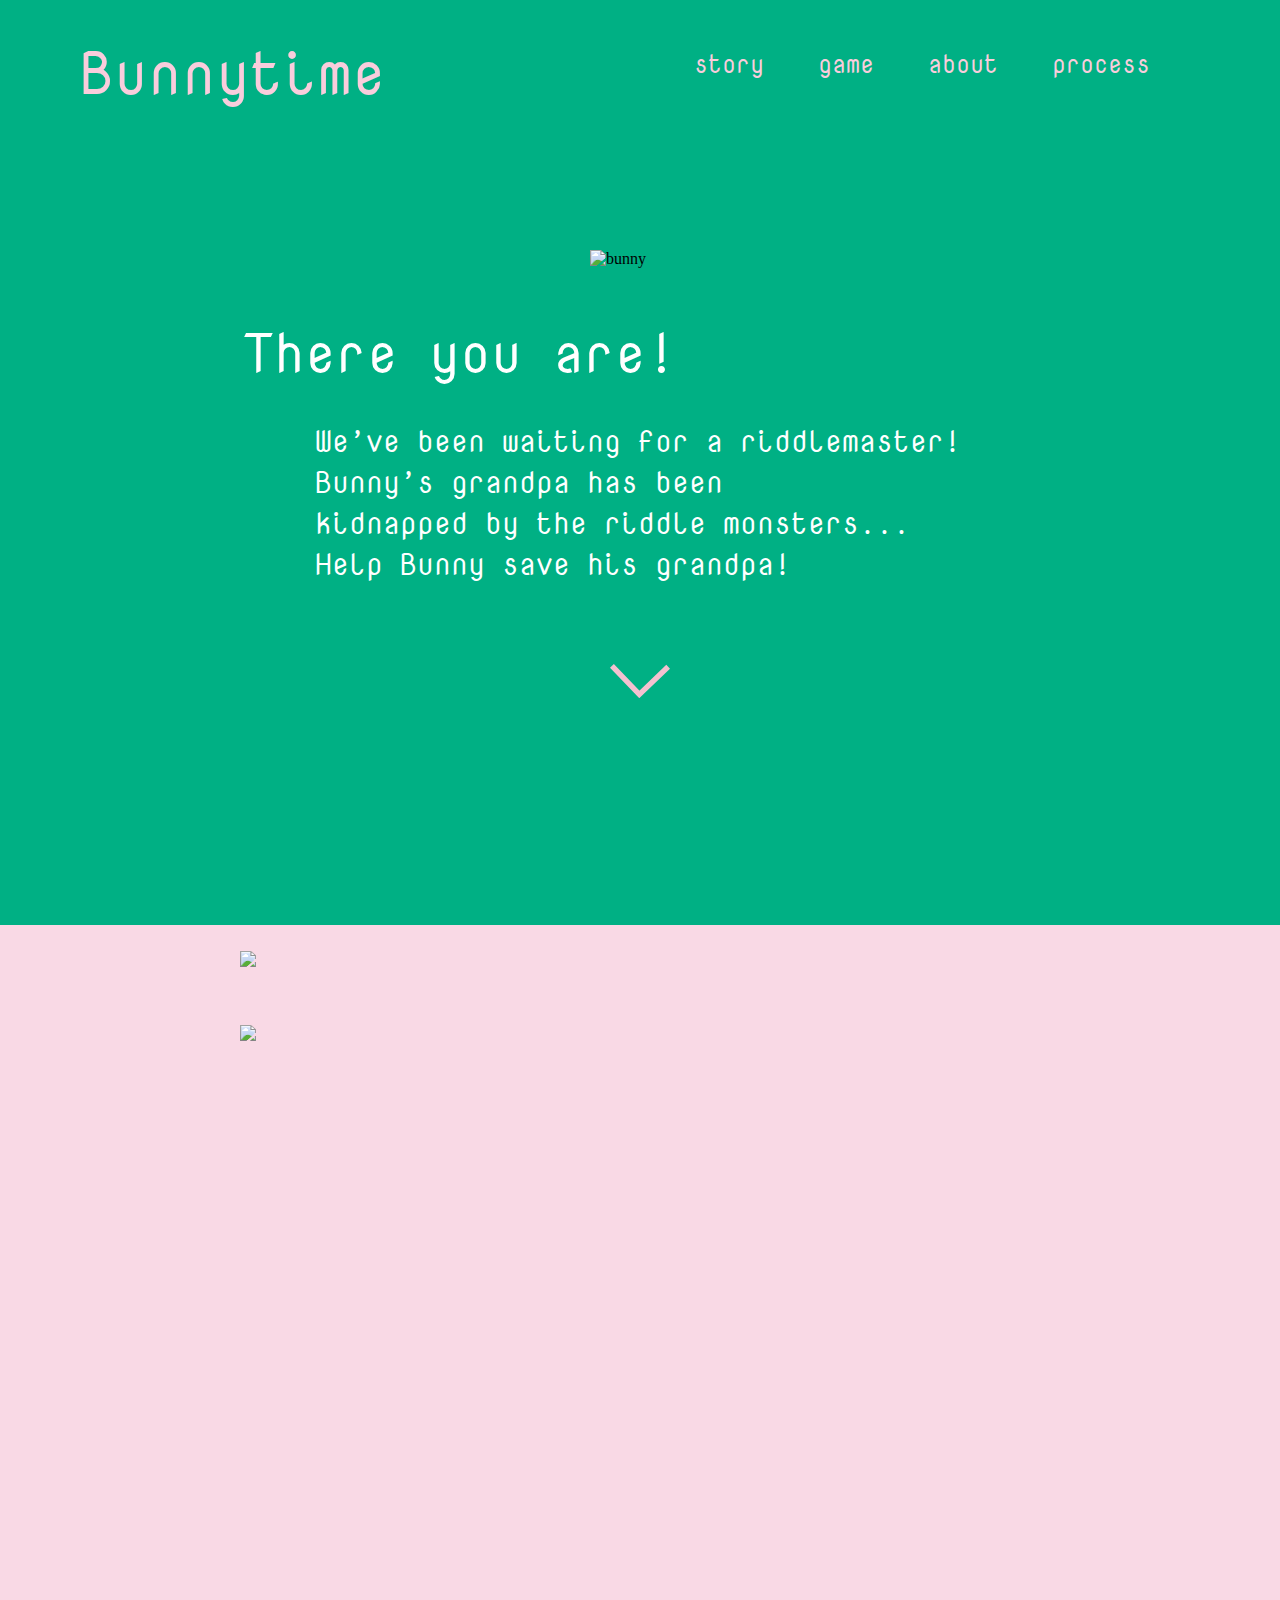
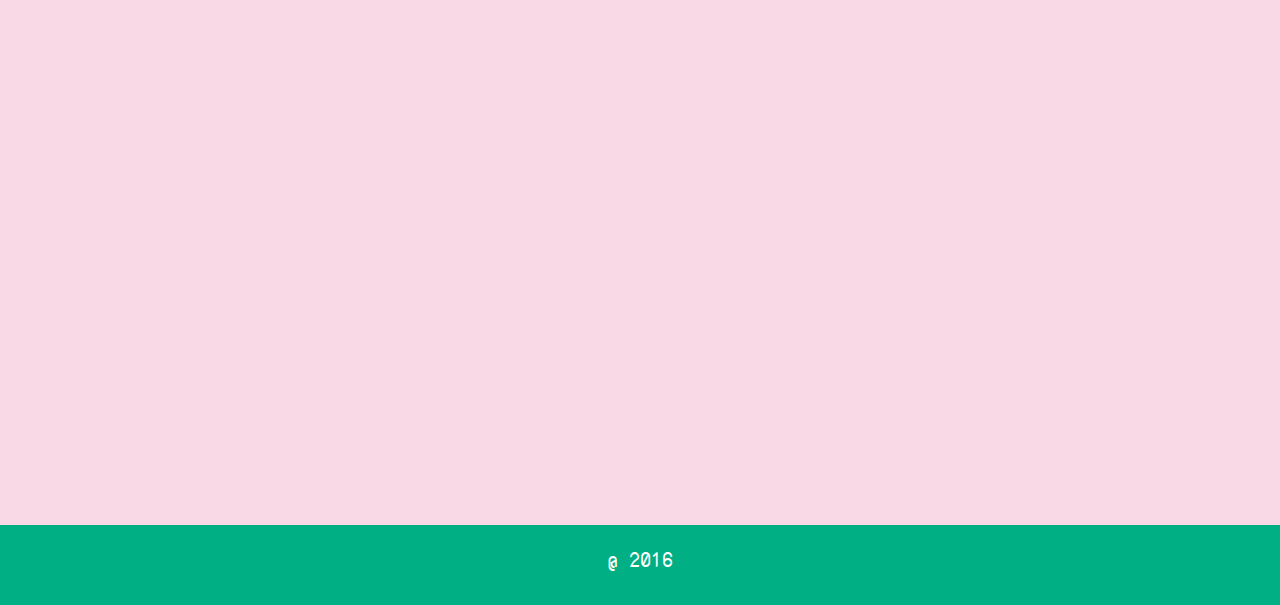
==== index.html @ 44e91954 "homepage responsive finished" ====
<!DOCTYPE html>
<html lang="en">
<head>
	<meta charset="UTF-8">
	<title>Story</title>
	<meta name="viewport" content="width=device-width, initial-scale=1.0">
	<link rel="stylesheet" href="css/style.css">
	<link href="https://fonts.googleapis.com/css?family=Nova+Mono" rel="stylesheet">
	<link href="https://fonts.googleapis.com/css?family=Covered+By+Your+Grace" rel="stylesheet">

	<script src="js/jquery-1.12.4.js"></script>
	<script src="js/jquery-ui.min.js"></script>
</head>
<body>
	<div class="navBody">
		<a class="navClose" href="#"><img src="assets/images/close.svg" alt="close"></a>
		<ul>
			<a href="#">
				<li>story</li>
			</a>
			<a href="game/index.html">
				<li>game</li>
			</a>
			<a href="about/index.html">
				<li>about</li>
			</a>
			<a href="process/index.html">
				<li>process</li>
			</a>
		</ul>
	</div>
	<div class="firstscreen">
		<nav id="navigationBar">
			<a href="#">
				<h1>Bunnytime</h1>
			</a>
			<ul>
				<a href="#">
					<li>story</li>
				</a>
				<a href="game/index.html">
					<li>game</li>
				</a>
				<a href="about/index.html">
					<li>about</li>
				</a>
				<a href="process/index.html">
					<li>process</li>
				</a>
			</ul>
			<a class="navButton" href="#"><img src="assets/images/navButton.svg" alt="menu"></a>

		</nav>
		<img class="bunny" src="assets/images/bunny.svg" alt="bunny">
		<div class="container">
			<h2>There you are!</h2>
			
			<div class="textbox">
			<p>We’ve been waiting for a riddlemaster!<br>
				Bunny’s grandpa has been<br>
				kidnapped by the riddle monsters...<br>
				Help Bunny save his grandpa!</p>
			</div>
			<a href="#" id="scroll">
				<svg id="arrow" data-name="arrow" xmlns="http://www.w3.org/2000/svg" viewBox="0 0 33.68 19.2"><defs><style>.cls-1{fill:none;stroke:#f4c1d0;stroke-miterlimit:10;stroke-width:3px;}</style></defs><title>arror</title><polyline class="cls-1" points="32.64 1.56 16.47 17.08 1.08 1.04"/></svg>
				<!-- 
				<img src="assets/images/arrow.svg" alt="arrow" width="60px" style="margin-top: 40px;stroke:#FFFFFF"> -->
			</a>
		</div>
	</div>
	<div class="secondscreen">
		<img class="scroll_top" src="assets/images/scroll_top.svg">
		<div class="scroll_body">
			<p>I have your precious grandpa. If you want to see him again, you must defeat my riddle minions. <br><br>
			Come and find me at the end of the forest</p>
		</div>
		<img class="scroll_bottom" src="assets/images/scroll_bottom.svg">
		<a href="game/index.html">
			<div class="start">
				<p>START GAME</p>
			</div>
		</a>
	</div>
	<footer>
		<p>@ 2016</p>
	</footer>
<!-- <a href="game/index.html" style="  position: relative; top:60px;">Game Page</a> -->
<script>
$(function() {
	$('#scroll').click(function() {
        var pos = $('.secondscreen').offset().top;
       $('html, body').animate({'scrollTop' : pos},1000,'easeInOutQuart');
            return false;
    });
});
</script>
<script>
	$(window).scroll(function(){
			 var fromtop = $(document).scrollTop();       // pixels from top of screen
			 console.log ( fromtop);
		       if ( fromtop >= 700 ) {
		       		 $(".scroll_body").addClass("animation");
		       		 setTimeout(function(){ $( ".start" ).show( "fade", 500); }, 1000);
		       }
});

</script>
<script>
	$( '.navButton' ).click(function() {
	  $( ".navBody" ).show( "fade" );
	});
	$( '.navClose' ).click(function() {
	  $( ".navBody" ).hide( "fade" );
	});
</script>







</body>

</html>
---- css/style.css ----
html, body {
  height: 100%;
  width: 100%;
  margin: 0;
}

.firstscreen {
  height: 100%;
  min-height: 925px;
  width: 100%;
  background-color: #00b084;
}
@media (min-width: 0px) and (max-width: 450px) {
  .firstscreen {
    min-height: initial;
  }
}
.firstscreen h2 {
  font-family: 'Nova Mono', monospace;
  font-size: 55px;
  color: white;
  font-weight: 400;
  margin-bottom: 0;
  position: relative;
  left: -180px;
  transition: all 0.3s ease;
  -webkit-transition: all 0.3s ease;
}
@media (min-width: 800px) and (max-width: 1050px) {
  .firstscreen h2 {
    font-size: 50px;
  }
}
@media (min-width: 650px) and (max-width: 799px) {
  .firstscreen h2 {
    font-size: 30px;
  }
}
@media (min-width: 0px) and (max-width: 649px) {
  .firstscreen h2 {
    font-size: 30px;
    position: static;
    float: left;
    margin-left: 10%;
  }
}
.firstscreen .textbox {
  text-align: left;
  width: 650px;
  margin-left: auto;
  margin-right: auto;
  display: block;
  overflow: auto;
  transition: all 0.3s ease;
  -webkit-transition: all 0.3s ease;
}
@media (min-width: 650px) and (max-width: 799px) {
  .firstscreen .textbox {
    width: 500px;
  }
}
@media (min-width: 0px) and (max-width: 649px) {
  .firstscreen .textbox {
    width: 80%;
    margin-left: 10%;
  }
}
.firstscreen p {
  font-family: 'Nova Mono', monospace;
  font-size: 30px;
  color: white;
  transition: all 0.3s ease;
  -webkit-transition: all 0.3s ease;
}
@media (min-width: 800px) and (max-width: 1050px) {
  .firstscreen p {
    font-size: 27px;
  }
}
@media (min-width: 0px) and (max-width: 799px) {
  .firstscreen p {
    font-size: 20px;
  }
}

.secondscreen {
  height: 100%;
  min-height: 1200px;
  width: 100%;
  background-color: #f9d9e5;
}
@media (min-width: 660px) and (max-width: 1050px) {
  .secondscreen {
    min-height: 930px;
  }
}
@media (min-width: 450px) and (max-width: 659px) {
  .secondscreen {
    min-height: 750px;
  }
}
@media (min-width: 0px) and (max-width: 449px) {
  .secondscreen {
    min-height: 850px;
  }
}

#navigationBar {
  height: 100px;
}
#navigationBar h1 {
  font-family: 'Nova Mono', monospace;
  font-size: 60px;
  color: #F9CDDC;
  display: inline-block;
  margin: 30px 0 0 80px;
  font-weight: 400;
  transition: all 0.3s ease;
  -webkit-transition: all 0.3s ease;
}
#navigationBar h1:hover {
  color: white;
}
@media (min-width: 800px) and (max-width: 1050px) {
  #navigationBar h1 {
    font-size: 50px;
  }
}
@media (min-width: 600px) and (max-width: 799px) {
  #navigationBar h1 {
    font-size: 30px;
  }
}
@media (min-width: 0) and (max-width: 599px) {
  #navigationBar h1 {
    font-size: 30px;
    margin: 30px 0 0 30px;
  }
}
#navigationBar ul {
  list-style-type: none;
  float: right;
  display: inline-block;
  margin-right: 80px;
}
@media (min-width: 0px) and (max-width: 1050px) {
  #navigationBar ul {
    display: none;
  }
}
#navigationBar ul a {
  text-decoration: none;
}
#navigationBar ul a li {
  display: inline-block;
  margin: 30px 50px 0 0;
  color: #F9CDDC;
  font-family: 'Nova Mono', monospace;
  font-size: 25px;
  transition: all 0.3s ease;
  -webkit-transition: all 0.3s ease;
}
#navigationBar ul a li:hover {
  color: white;
}
#navigationBar .navButton {
  width: 60px;
  float: right;
  margin: 43px 80px 0 0;
  display: none;
  transition: all 0.3s ease;
  -webkit-transition: all 0.3s ease;
}
@media (min-width: 600px) and (max-width: 1050px) {
  #navigationBar .navButton {
    width: 40px;
    display: block;
  }
}
@media (min-width: 0px) and (max-width: 599px) {
  #navigationBar .navButton {
    width: 40px;
    display: block;
    margin: 43px 30px 0 0;
  }
}

.navBody {
  width: 100%;
  height: 100%;
  z-index: 100;
  background-color: #fca55e;
  position: fixed;
  display: none;
}
.navBody .navClose {
  width: 30px;
  float: right;
  margin: 37px 35px 0 0;
}
.navBody ul {
  list-style-type: none;
  position: absolute;
  top: 50%;
  left: 50%;
  transform: translate(-50%, -50%);
  text-align: center;
}
.navBody ul a {
  text-decoration: none;
}
.navBody ul a li {
  display: block;
  margin: 30px 30px 0 0;
  color: #FFFFFF;
  font-family: 'Nova Mono', monospace;
  font-size: 20px;
  transition: all 0.3s ease;
  -webkit-transition: all 0.3s ease;
}
.navBody ul a li:hover {
  color: white;
}

.st0 {
  stroke: #FFFFFF;
}

.bunny {
  width: 100px;
  margin: 150px auto 0 auto;
  display: block;
  transition: all 0.3s ease;
  -webkit-transition: all 0.3s ease;
}
@media (min-width: 0px) and (max-width: 500px) {
  .bunny {
    margin: 10px auto 0 auto;
    width: 70px;
  }
}

.container {
  margin-left: auto;
  margin-right: auto;
  text-align: center;
}

#arrow {
  width: 60px;
  margin-top: 50px;
}

.cls-1 {
  transition: all 0.3s ease;
  -webkit-transition: all 0.3s ease;
}

#scroll:hover .cls-1 {
  stroke: #ffffff;
}

.scroll_top {
  width: 800px;
  display: block;
  padding-top: 100px;
  margin: 0 auto 0 auto;
  transition: all 1.3s ease;
  -webkit-transition: all 1.3s ease;
}
@media (min-width: 0px) and (max-width: 1050px) {
  .scroll_top {
    width: 80%;
  }
}

.scroll_bottom {
  width: 800px;
  display: block;
  margin: -40px auto 0 auto;
  transition: all 1.3s ease;
  -webkit-transition: all 1.3s ease;
}
@media (min-width: 0px) and (max-width: 1050px) {
  .scroll_bottom {
    width: 80%;
  }
}

.scroll_body {
  /*display: none;*/
  width: 800px;
  height: 0px;
  overflow: hidden;
  margin: -50px auto 0 auto;
  background: url("../assets/images/scroll_body.svg") center center no-repeat;
  background-size: cover;
  transition: all 1.3s ease;
  -webkit-transition: all 1.3s ease;
  -moz-transition: all 1.3s ease;
  -o-transition: all 1.3s ease;
}
@media (min-width: 450px) and (max-width: 1050px) {
  .scroll_body {
    width: 70%;
    /*background-size:100% 100%;*/
    background-size: cover;
  }
}
@media (min-width: 0) and (max-width: 449px) {
  .scroll_body {
    width: 70%;
    height: auto;
    /*background-size:100% 100%;*/
    background-size: cover;
  }
}
.scroll_body p {
  font-family: 'Covered By Your Grace', cursive;
  font-size: 50px;
  margin: 100px 20% 100px 20%;
}
@media (min-width: 800px) and (max-width: 1050px) {
  .scroll_body p {
    font-size: 30px;
  }
}
@media (min-width: 660px) and (max-width: 799px) {
  .scroll_body p {
    font-size: 30px;
    margin: 100px 20%;
  }
}
@media (min-width: 300px) and (max-width: 659px) {
  .scroll_body p {
    font-size: 24px;
    margin: 100px 30px;
  }
}

.animation {
  height: 680px;
  transition: all 1.3s ease;
  -webkit-transition: all 1.3s ease;
}
@media (min-width: 0px) and (max-width: 1050px) {
  .animation {
    /*height: calc(auto+50px);*/
    height: auto;
  }
}

a {
  text-decoration: none;
}

.start {
  display: none;
  width: 250px;
  height: 64px;
  background: #00B084;
  border-radius: 15px;
  -webkit-border-radius: 15px;
  margin: 50px auto;
  text-align: center;
  transition: all 0.3s ease;
  -webkit-transition: all 0.3s ease;
}
.start:hover {
  background: #03845F;
}
.start:hover p {
  color: #E2E2E2;
}
.start p {
  color: #FFFFFF;
  font-family: 'Nova Mono', monospace;
  font-size: 25px;
  padding-top: 13px;
}

footer {
  height: 80px;
  background-color: #00b084;
  text-align: center;
}
footer p {
  font-family: 'Nova Mono', monospace;
  font-size: 20px;
  color: white;
  position: relative;
  top: 20px;
  -webkit-margin-before: 0em;
  -webkit-margin-after: 0em;
}
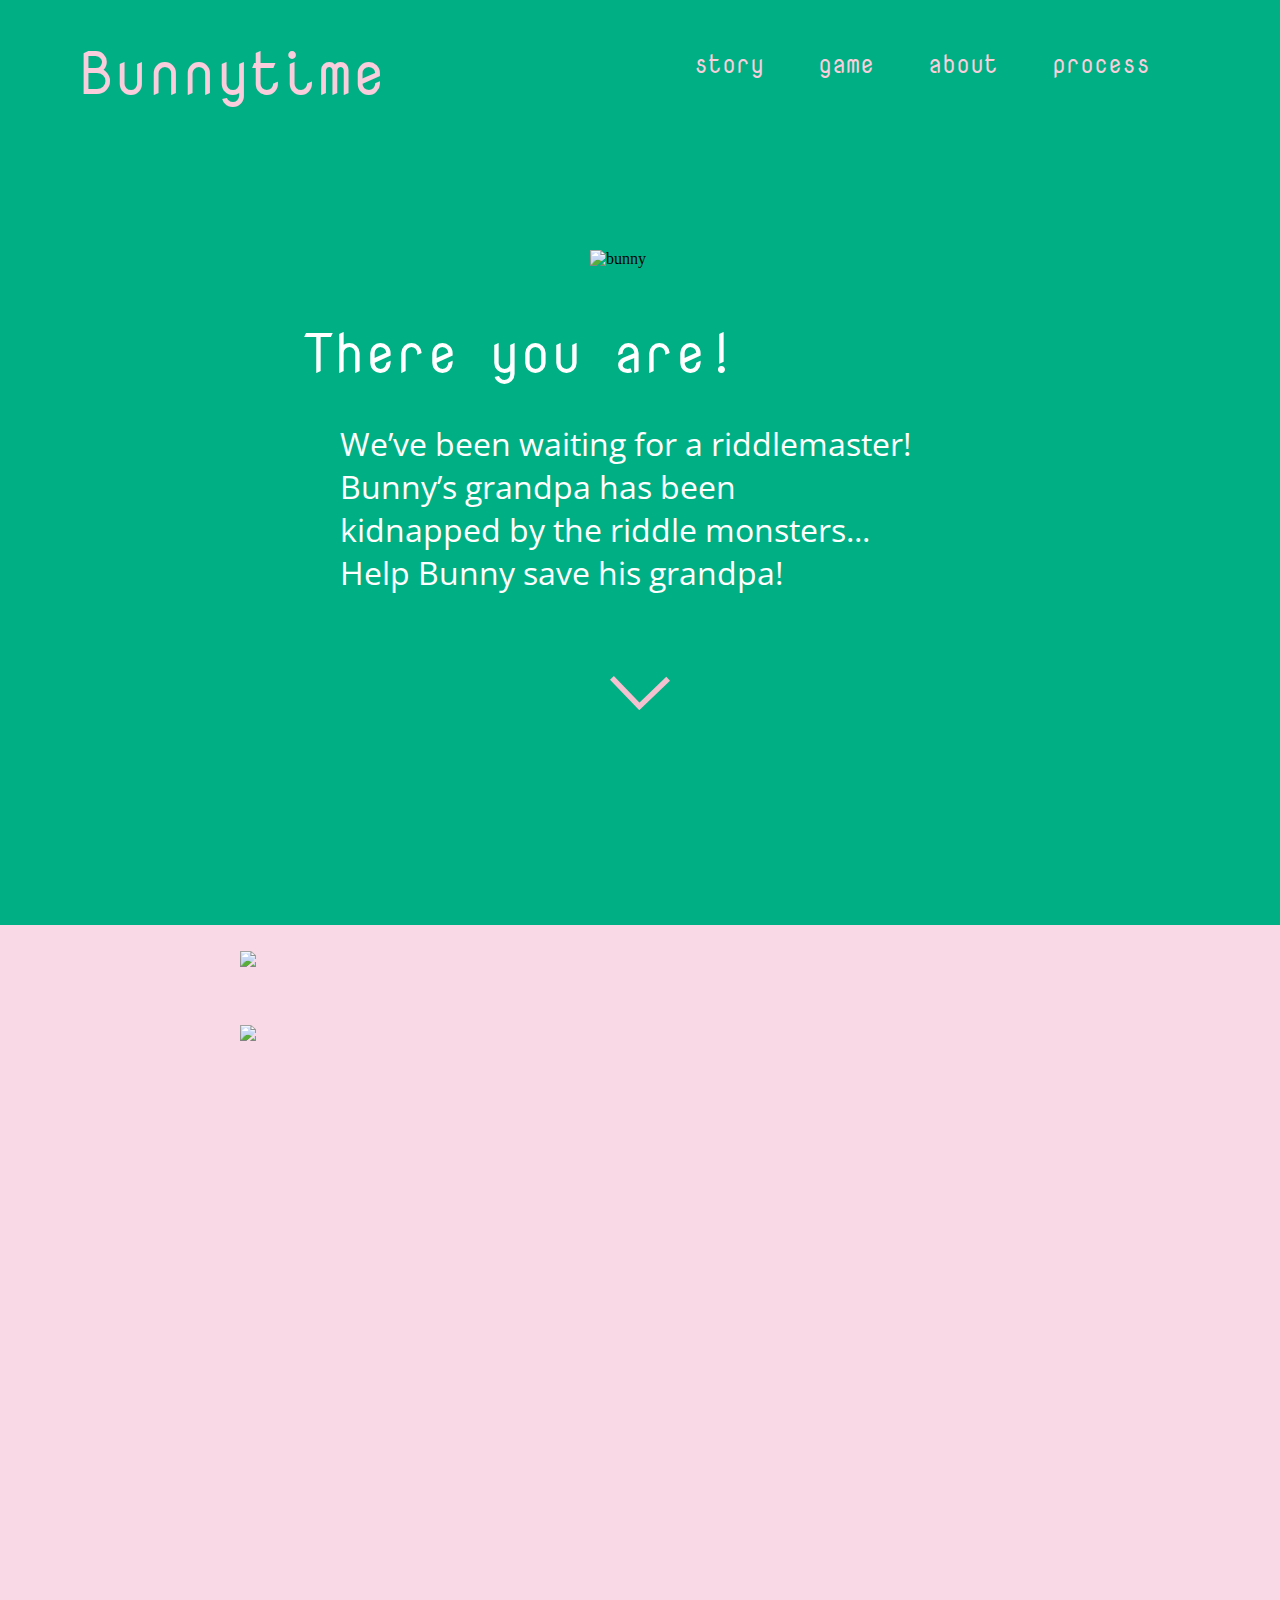
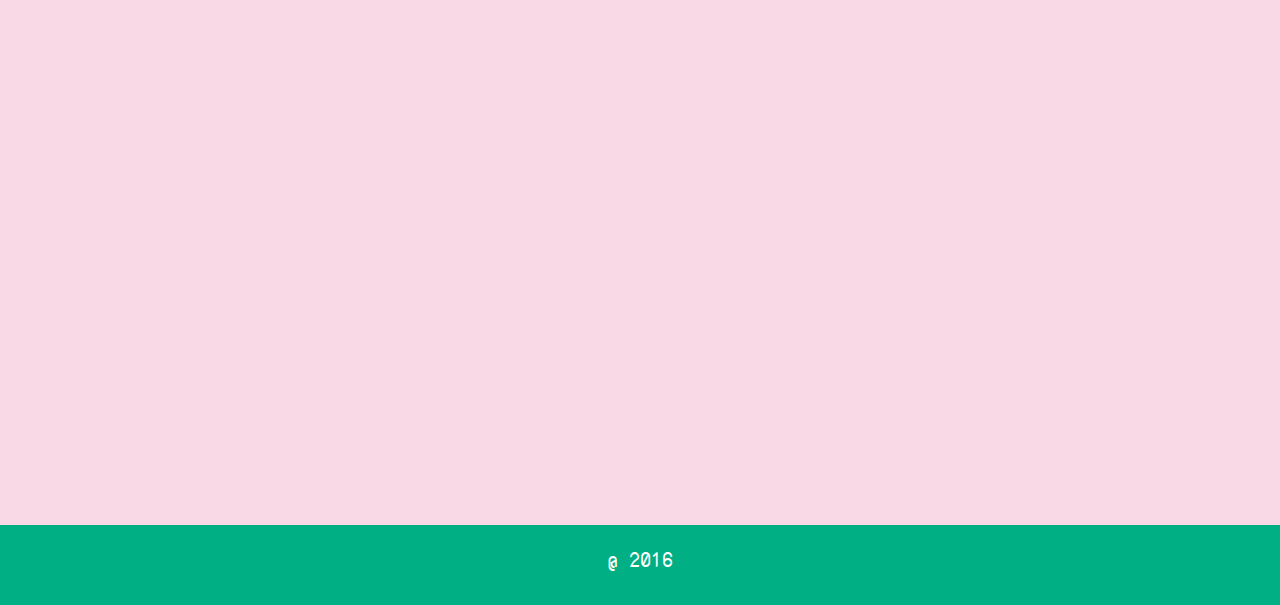
==== commit 5d2e46f7: "Other pages merged" ====
--- a/index.html
+++ b/index.html
@@ -7,7 +7,8 @@
 	<link rel="stylesheet" href="css/style.css">
 	<link href="https://fonts.googleapis.com/css?family=Nova+Mono" rel="stylesheet">
 	<link href="https://fonts.googleapis.com/css?family=Covered+By+Your+Grace" rel="stylesheet">
-
+	<link href="https://fonts.googleapis.com/css?family=Open+Sans" rel="stylesheet">
+	
 	<script src="js/jquery-1.12.4.js"></script>
 	<script src="js/jquery-ui.min.js"></script>
 </head>
@@ -72,7 +73,7 @@
 		<img class="scroll_top" src="assets/images/scroll_top.svg">
 		<div class="scroll_body">
 			<p>I have your precious grandpa. If you want to see him again, you must defeat my riddle minions. <br><br>
-			Come and find me at the end of the forest</p>
+			Come and find me at the end of the forest.</p>
 		</div>
 		<img class="scroll_bottom" src="assets/images/scroll_bottom.svg">
 		<a href="game/index.html">
@@ -98,7 +99,7 @@
 	$(window).scroll(function(){
 			 var fromtop = $(document).scrollTop();       // pixels from top of screen
 			 console.log ( fromtop);
-		       if ( fromtop >= 700 ) {
+		       if ( fromtop >= 650 ) {
 		       		 $(".scroll_body").addClass("animation");
 		       		 setTimeout(function(){ $( ".start" ).show( "fade", 500); }, 1000);
 		       }
--- a/css/style.css
+++ b/css/style.css
@@ -1,7 +1,99 @@
 html, body {
+  width: 100%;
   height: 100%;
-  width: 100%;
   margin: 0;
+}
+
+#navigationBar {
+  height: 100px;
+}
+#navigationBar h1 {
+  font-family: 'Nova Mono', monospace;
+  font-size: 60px;
+  color: #F9CDDC;
+  display: inline-block;
+  margin: 30px 0 0 80px;
+  font-weight: 400;
+  transition: all 0.3s ease;
+  -webkit-transition: all 0.3s ease;
+}
+#navigationBar h1:hover {
+  color: white;
+}
+@media (min-width: 800px) and (max-width: 1050px) {
+  #navigationBar h1 {
+    font-size: 50px;
+  }
+}
+@media (min-width: 600px) and (max-width: 799px) {
+  #navigationBar h1 {
+    font-size: 30px;
+  }
+}
+@media (min-width: 0) and (max-width: 599px) {
+  #navigationBar h1 {
+    font-size: 30px;
+    margin: 30px 0 0 30px;
+  }
+}
+#navigationBar ul {
+  list-style-type: none;
+  float: right;
+  display: inline-block;
+  margin-right: 80px;
+}
+@media (min-width: 0px) and (max-width: 1050px) {
+  #navigationBar ul {
+    display: none;
+  }
+}
+#navigationBar ul a {
+  text-decoration: none;
+}
+#navigationBar ul a li {
+  display: inline-block;
+  margin: 30px 50px 0 0;
+  color: #F9CDDC;
+  font-family: 'Nova Mono', monospace;
+  font-size: 25px;
+  transition: all 0.3s ease;
+  -webkit-transition: all 0.3s ease;
+}
+#navigationBar ul a li:hover {
+  color: white;
+}
+#navigationBar .navButton {
+  width: 55px;
+  float: right;
+  margin: 43px 80px 0 0;
+  display: none;
+  transition: all 0.3s ease;
+  -webkit-transition: all 0.3s ease;
+}
+@media (min-width: 800px) and (max-width: 1050px) {
+  #navigationBar .navButton {
+    width: 55px;
+    display: block;
+    margin: 50px 80px 0 0;
+  }
+}
+@media (min-width: 600px) and (max-width: 799px) {
+  #navigationBar .navButton {
+    width: 40px;
+    display: block;
+  }
+}
+@media (min-width: 0px) and (max-width: 599px) {
+  #navigationBar .navButton {
+    width: 40px;
+    display: block;
+    margin: 43px 30px 0 0;
+  }
+}
+
+.navSetGamePage {
+  position: absolute;
+  z-index: 999;
 }
 
 .firstscreen {
@@ -22,7 +114,7 @@
   font-weight: 400;
   margin-bottom: 0;
   position: relative;
-  left: -180px;
+  left: -120px;
   transition: all 0.3s ease;
   -webkit-transition: all 0.3s ease;
 }
@@ -46,7 +138,7 @@
 }
 .firstscreen .textbox {
   text-align: left;
-  width: 650px;
+  width: 600px;
   margin-left: auto;
   margin-right: auto;
   display: block;
@@ -54,9 +146,14 @@
   transition: all 0.3s ease;
   -webkit-transition: all 0.3s ease;
 }
+@media (min-width: 800px) and (max-width: 1049px) {
+  .firstscreen .textbox {
+    width: 500px;
+  }
+}
 @media (min-width: 650px) and (max-width: 799px) {
   .firstscreen .textbox {
-    width: 500px;
+    width: 420px;
   }
 }
 @media (min-width: 0px) and (max-width: 649px) {
@@ -66,8 +163,8 @@
   }
 }
 .firstscreen p {
-  font-family: 'Nova Mono', monospace;
-  font-size: 30px;
+  font-family: 'Open Sans', sans-serif;
+  font-size: 32px;
   color: white;
   transition: all 0.3s ease;
   -webkit-transition: all 0.3s ease;
@@ -77,7 +174,12 @@
     font-size: 27px;
   }
 }
-@media (min-width: 0px) and (max-width: 799px) {
+@media (min-width: 500px) and (max-width: 799px) {
+  .firstscreen p {
+    font-size: 22px;
+  }
+}
+@media (min-width: 0) and (max-width: 499px) {
   .firstscreen p {
     font-size: 20px;
   }
@@ -89,19 +191,24 @@
   width: 100%;
   background-color: #f9d9e5;
 }
-@media (min-width: 660px) and (max-width: 1050px) {
+@media (min-width: 800px) and (max-width: 1050px) {
+  .secondscreen {
+    min-height: 1120px;
+  }
+}
+@media (min-width: 660px) and (max-width: 799px) {
   .secondscreen {
     min-height: 930px;
   }
 }
 @media (min-width: 450px) and (max-width: 659px) {
   .secondscreen {
-    min-height: 750px;
+    min-height: 900px;
   }
 }
 @media (min-width: 0px) and (max-width: 449px) {
   .secondscreen {
-    min-height: 850px;
+    min-height: 900px;
   }
 }
 
@@ -164,14 +271,21 @@
   color: white;
 }
 #navigationBar .navButton {
-  width: 60px;
+  width: 55px;
   float: right;
   margin: 43px 80px 0 0;
   display: none;
   transition: all 0.3s ease;
   -webkit-transition: all 0.3s ease;
 }
-@media (min-width: 600px) and (max-width: 1050px) {
+@media (min-width: 800px) and (max-width: 1050px) {
+  #navigationBar .navButton {
+    width: 55px;
+    display: block;
+    margin: 50px 80px 0 0;
+  }
+}
+@media (min-width: 600px) and (max-width: 799px) {
   #navigationBar .navButton {
     width: 40px;
     display: block;
@@ -194,9 +308,27 @@
   display: none;
 }
 .navBody .navClose {
-  width: 30px;
+  width: 40px;
   float: right;
   margin: 37px 35px 0 0;
+}
+@media (min-width: 800px) and (max-width: 1050px) {
+  .navBody .navClose {
+    width: 40px;
+    margin: 44px 85px 0 0;
+  }
+}
+@media (min-width: 600px) and (max-width: 799px) {
+  .navBody .navClose {
+    width: 30px;
+    margin: 38px 85px 0 0;
+  }
+}
+@media (min-width: 0px) and (max-width: 599px) {
+  .navBody .navClose {
+    width: 30px;
+    margin: 37px 35px 0 0;
+  }
 }
 .navBody ul {
   list-style-type: none;
@@ -268,9 +400,16 @@
   transition: all 1.3s ease;
   -webkit-transition: all 1.3s ease;
 }
-@media (min-width: 0px) and (max-width: 1050px) {
+@media (min-width: 550px) and (max-width: 1050px) {
   .scroll_top {
     width: 80%;
+  }
+}
+@media (min-width: 0) and (max-width: 549px) {
+  .scroll_top {
+    width: 100%;
+    position: relative;
+    top: -20px;
   }
 }
 
@@ -281,9 +420,21 @@
   transition: all 1.3s ease;
   -webkit-transition: all 1.3s ease;
 }
-@media (min-width: 0px) and (max-width: 1050px) {
+@media (min-width: 800px) and (max-width: 1050px) {
   .scroll_bottom {
     width: 80%;
+  }
+}
+@media (min-width: 550px) and (max-width: 799px) {
+  .scroll_bottom {
+    width: 80%;
+    margin: -10px auto 0 auto;
+  }
+}
+@media (min-width: 0) and (max-width: 549px) {
+  .scroll_bottom {
+    width: 100%;
+    margin: -10px auto 0 auto;
   }
 }
 
@@ -293,26 +444,26 @@
   height: 0px;
   overflow: hidden;
   margin: -50px auto 0 auto;
-  background: url("../assets/images/scroll_body.svg") center center no-repeat;
-  background-size: cover;
+  background-color: #D3D1B2;
+  background-image: url("../assets/images/scroll_left.svg"), url("../assets/images/scroll_right.svg");
+  background-size: 100px;
+  background-repeat: repeat-y, repeat-y;
+  background-position: center left, center right;
   transition: all 1.3s ease;
   -webkit-transition: all 1.3s ease;
   -moz-transition: all 1.3s ease;
   -o-transition: all 1.3s ease;
 }
-@media (min-width: 450px) and (max-width: 1050px) {
+@media (min-width: 550px) and (max-width: 1050px) {
   .scroll_body {
-    width: 70%;
+    width: 80%;
     /*background-size:100% 100%;*/
-    background-size: cover;
-  }
-}
-@media (min-width: 0) and (max-width: 449px) {
+  }
+}
+@media (min-width: 0) and (max-width: 549px) {
   .scroll_body {
-    width: 70%;
-    height: auto;
+    width: 100%;
     /*background-size:100% 100%;*/
-    background-size: cover;
   }
 }
 .scroll_body p {
@@ -322,19 +473,18 @@
 }
 @media (min-width: 800px) and (max-width: 1050px) {
   .scroll_body p {
-    font-size: 30px;
+    font-size: 40px;
   }
 }
 @media (min-width: 660px) and (max-width: 799px) {
+  .scroll_body p {
+    font-size: 35px;
+  }
+}
+@media (min-width: 0px) and (max-width: 659px) {
   .scroll_body p {
     font-size: 30px;
     margin: 100px 20%;
-  }
-}
-@media (min-width: 300px) and (max-width: 659px) {
-  .scroll_body p {
-    font-size: 24px;
-    margin: 100px 30px;
   }
 }
 
@@ -343,10 +493,29 @@
   transition: all 1.3s ease;
   -webkit-transition: all 1.3s ease;
 }
-@media (min-width: 0px) and (max-width: 1050px) {
+@media (min-width: 800px) and (max-width: 1050px) {
   .animation {
-    /*height: calc(auto+50px);*/
-    height: auto;
+    height: 600px;
+  }
+}
+@media (min-width: 660px) and (max-width: 799px) {
+  .animation {
+    height: 500px;
+  }
+}
+@media (min-width: 410px) and (max-width: 659px) {
+  .animation {
+    height: 480px;
+  }
+}
+@media (min-width: 330px) and (max-width: 410px) {
+  .animation {
+    height: 520px;
+  }
+}
+@media (min-width: 0px) and (max-width: 330px) {
+  .animation {
+    height: 560px;
   }
 }
 
@@ -393,3 +562,181 @@
   -webkit-margin-before: 0em;
   -webkit-margin-after: 0em;
 }
+
+.monsters {
+  width: 800px;
+  text-align: center;
+  margin-left: auto;
+  margin-right: auto;
+}
+@media (min-width: 0) and (max-width: 830px) {
+  .monsters {
+    display: none;
+  }
+}
+.monsters .monster1 {
+  height: 200px;
+  margin-right: 50px;
+}
+.monsters .monster2 {
+  height: 190px;
+  margin-right: 50px;
+}
+.monsters .monster3 {
+  height: 210px;
+  margin-right: 40px;
+}
+.monsters .monster4 {
+  height: 200px;
+}
+
+.aboutscreen {
+  height: 2300px;
+  width: 100%;
+  background-color: #00b084;
+}
+@media (min-width: 0) and (max-width: 1000px) {
+  .aboutscreen {
+    height: auto;
+  }
+}
+.aboutscreen .aboutbox {
+  width: 80%;
+  max-width: 800px;
+  margin: 0px auto;
+  padding-top: 100px;
+  padding-bottom: 100px;
+}
+@media (min-width: 0) and (max-width: 830px) {
+  .aboutscreen .aboutbox {
+    padding-top: 0;
+  }
+}
+.aboutscreen h2 {
+  font-family: 'Nova Mono', monospace;
+  font-size: 35px;
+  color: white;
+  font-weight: 400;
+  margin-bottom: 0;
+  margin-top: 50px;
+  transition: all 0.3s ease;
+  -webkit-transition: all 0.3s ease;
+  /*		@include breakpoint(650px 799px){
+  			font-size:35px;
+  		}	
+  		@include breakpoint(0px 649px){
+  			font-size:25px;
+  		}	*/
+}
+@media (min-width: 0px) and (max-width: 1000px) {
+  .aboutscreen h2 {
+    text-align: center;
+  }
+}
+.aboutscreen h3 {
+  font-family: 'Nova Mono', monospace;
+  font-size: 25px;
+  color: white;
+}
+.aboutscreen p {
+  font-family: 'Open Sans', sans-serif;
+  font-size: 20px;
+  color: white;
+}
+@media (min-width: 0px) and (max-width: 1000px) {
+  .aboutscreen p {
+    text-align: justify;
+  }
+}
+@media (min-width: 0px) and (max-width: 830px) {
+  .aboutscreen .creator {
+    display: none;
+  }
+}
+.aboutscreen .text1 {
+  width: 80%;
+  max-width: 600px;
+  float: right;
+}
+@media (min-width: 0px) and (max-width: 1000px) {
+  .aboutscreen .text1 {
+    margin: 30px auto;
+    display: block;
+    float: none;
+  }
+}
+.aboutscreen .text2 {
+  width: 80%;
+  max-width: 600px;
+  float: left;
+  margin-top: 100px;
+}
+@media (min-width: 0px) and (max-width: 1000px) {
+  .aboutscreen .text2 {
+    margin: 30px auto;
+    display: block;
+    float: none;
+  }
+}
+.aboutscreen .monster_1 {
+  height: 200px;
+  margin: 30px 0 0 10px;
+  overflow: auto;
+}
+@media (min-width: 0px) and (max-width: 1000px) {
+  .aboutscreen .monster_1 {
+    margin: 30px auto;
+    display: block;
+  }
+}
+.aboutscreen .monster_2 {
+  height: 200px;
+  margin: 130px 40px 0 0px;
+  float: right;
+}
+@media (min-width: 0px) and (max-width: 1000px) {
+  .aboutscreen .monster_2 {
+    display: none;
+  }
+}
+.aboutscreen .monster_2_responsive {
+  height: 200px;
+  margin: 30px auto;
+  display: none;
+}
+@media (min-width: 0px) and (max-width: 1000px) {
+  .aboutscreen .monster_2_responsive {
+    display: block;
+  }
+}
+.aboutscreen .monster_3 {
+  height: 200px;
+  margin: 30px 0 0 -10px;
+  overflow: auto;
+}
+@media (min-width: 0px) and (max-width: 1000px) {
+  .aboutscreen .monster_3 {
+    margin: 30px auto;
+    display: block;
+  }
+}
+.aboutscreen .monster_4 {
+  height: 200px;
+  margin: 130px 40px 0 0px;
+  float: right;
+}
+@media (min-width: 0px) and (max-width: 1000px) {
+  .aboutscreen .monster_4 {
+    display: none;
+  }
+}
+.aboutscreen .monster_4_responsive {
+  height: 200px;
+  margin: 30px auto;
+  display: none;
+}
+@media (min-width: 0px) and (max-width: 1000px) {
+  .aboutscreen .monster_4_responsive {
+    display: block;
+  }
+}
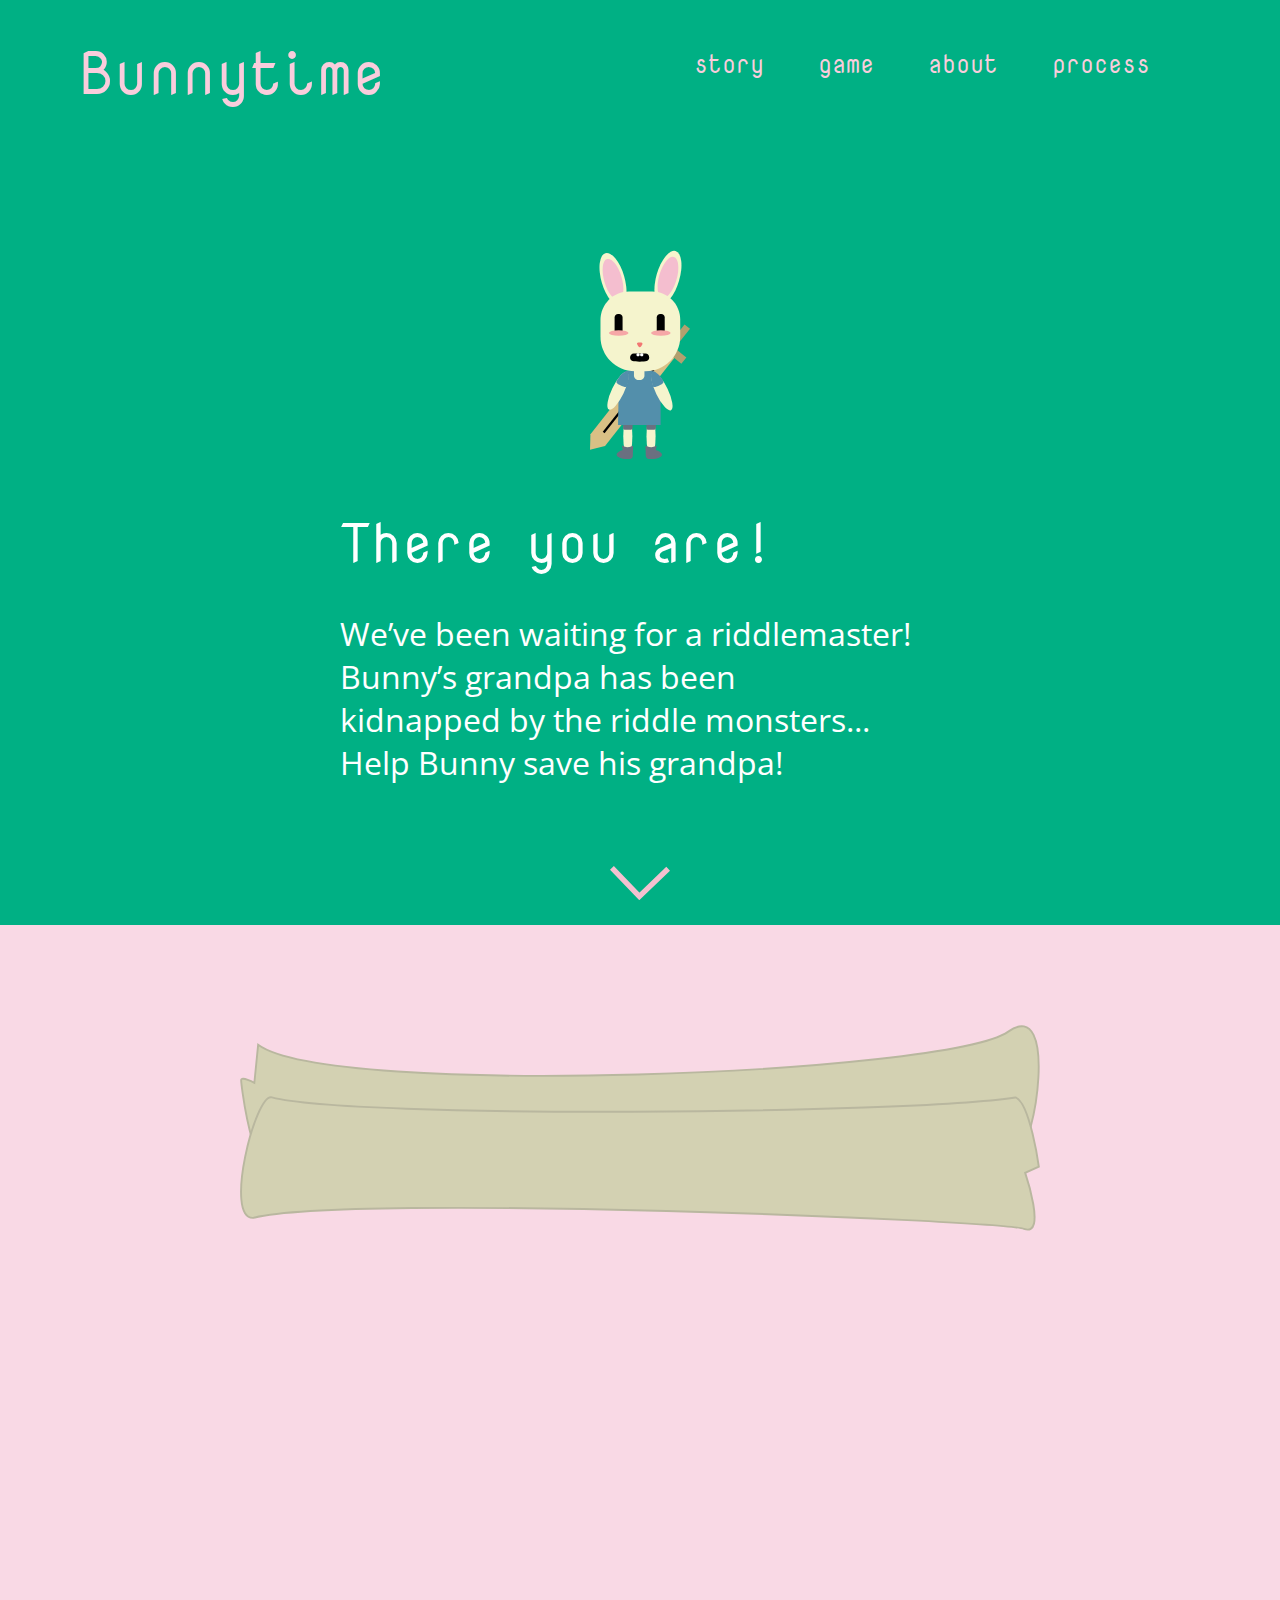
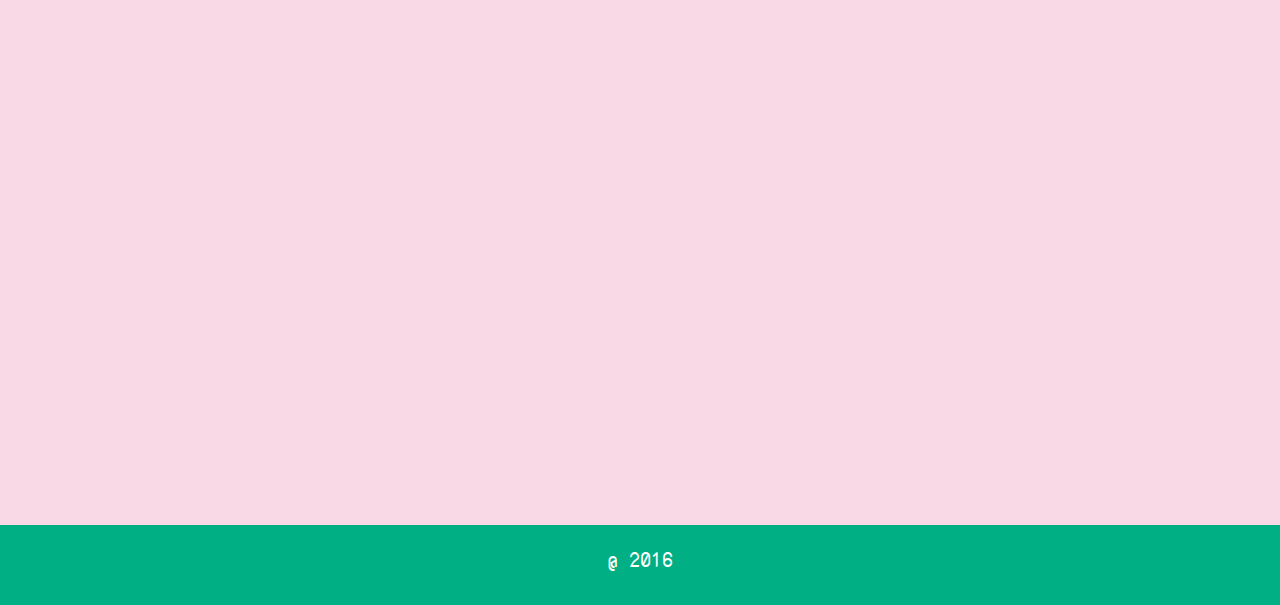
==== commit 574546ff: "Merge https://github.com/Tatsuman/WNM499_Final" ====
--- a/index.html
+++ b/index.html
@@ -54,9 +54,10 @@
 		</nav>
 		<img class="bunny" src="assets/images/bunny.svg" alt="bunny">
 		<div class="container">
-			<h2>There you are!</h2>
+			
 			
 			<div class="textbox">
+			<h2>There you are!</h2>
 			<p>We’ve been waiting for a riddlemaster!<br>
 				Bunny’s grandpa has been<br>
 				kidnapped by the riddle monsters...<br>
--- a/css/style.css
+++ b/css/style.css
@@ -113,8 +113,6 @@
   color: white;
   font-weight: 400;
   margin-bottom: 0;
-  position: relative;
-  left: -120px;
   transition: all 0.3s ease;
   -webkit-transition: all 0.3s ease;
 }
@@ -131,9 +129,6 @@
 @media (min-width: 0px) and (max-width: 649px) {
   .firstscreen h2 {
     font-size: 30px;
-    position: static;
-    float: left;
-    margin-left: 10%;
   }
 }
 .firstscreen .textbox {
@@ -463,7 +458,6 @@
 @media (min-width: 0) and (max-width: 549px) {
   .scroll_body {
     width: 100%;
-    /*background-size:100% 100%;*/
   }
 }
 .scroll_body p {
@@ -612,6 +606,17 @@
     padding-top: 0;
   }
 }
+@media (min-width: 500px) and (max-width: 830px) {
+  .aboutscreen .aboutbox {
+    padding-top: 0;
+  }
+}
+@media (min-width: 0) and (max-width: 500px) {
+  .aboutscreen .aboutbox {
+    padding-top: 0;
+    width: 90%;
+  }
+}
 .aboutscreen h2 {
   font-family: 'Nova Mono', monospace;
   font-size: 35px;
@@ -645,7 +650,7 @@
 }
 @media (min-width: 0px) and (max-width: 1000px) {
   .aboutscreen p {
-    text-align: justify;
+    font-size: 20px;
   }
 }
 @media (min-width: 0px) and (max-width: 830px) {
@@ -654,7 +659,6 @@
   }
 }
 .aboutscreen .text1 {
-  width: 80%;
   max-width: 600px;
   float: right;
 }
@@ -666,7 +670,6 @@
   }
 }
 .aboutscreen .text2 {
-  width: 80%;
   max-width: 600px;
   float: left;
   margin-top: 100px;
@@ -740,3 +743,44 @@
     display: block;
   }
 }
+
+.processscreen {
+  height: auto;
+  width: 100%;
+  background-color: #00b084;
+}
+.processscreen .processbox {
+  width: 80%;
+  margin: 0px auto;
+  padding: 150px 0;
+}
+@media (min-width: 0) and (max-width: 500px) {
+  .processscreen .processbox {
+    padding: 20px 0;
+    width: 90%;
+  }
+}
+.processscreen .processbox h2 {
+  font-family: 'Nova Mono', monospace;
+  font-size: 35px;
+  color: white;
+  font-weight: 400;
+  margin: 50px 0;
+  transition: all 0.3s ease;
+  -webkit-transition: all 0.3s ease;
+}
+.processscreen .processbox p {
+  font-family: 'Open Sans', sans-serif;
+  font-size: 24px;
+  color: white;
+  margin: 50px 0;
+}
+@media (min-width: 0) and (max-width: 500px) {
+  .processscreen .processbox p {
+    font-size: 20px;
+  }
+}
+.processscreen .processbox img {
+  width: 100%;
+  height: auto;
+}
